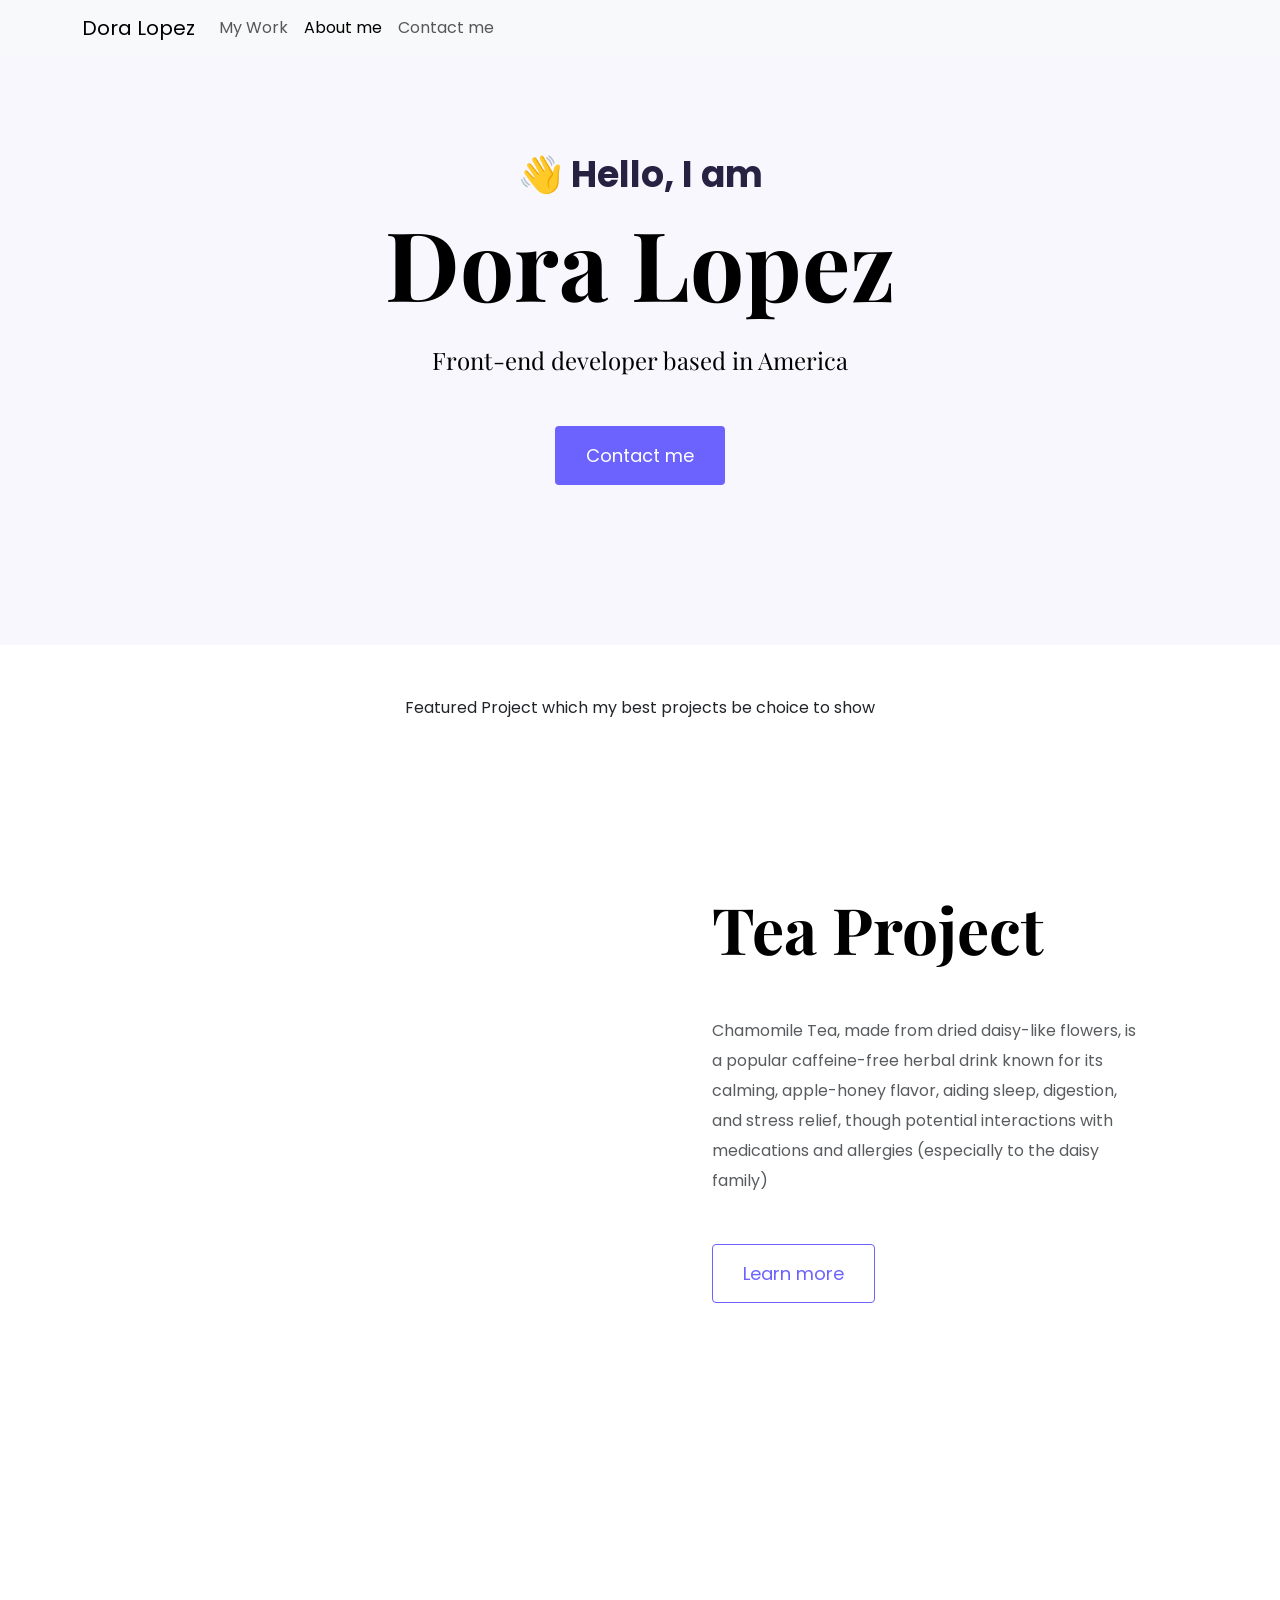
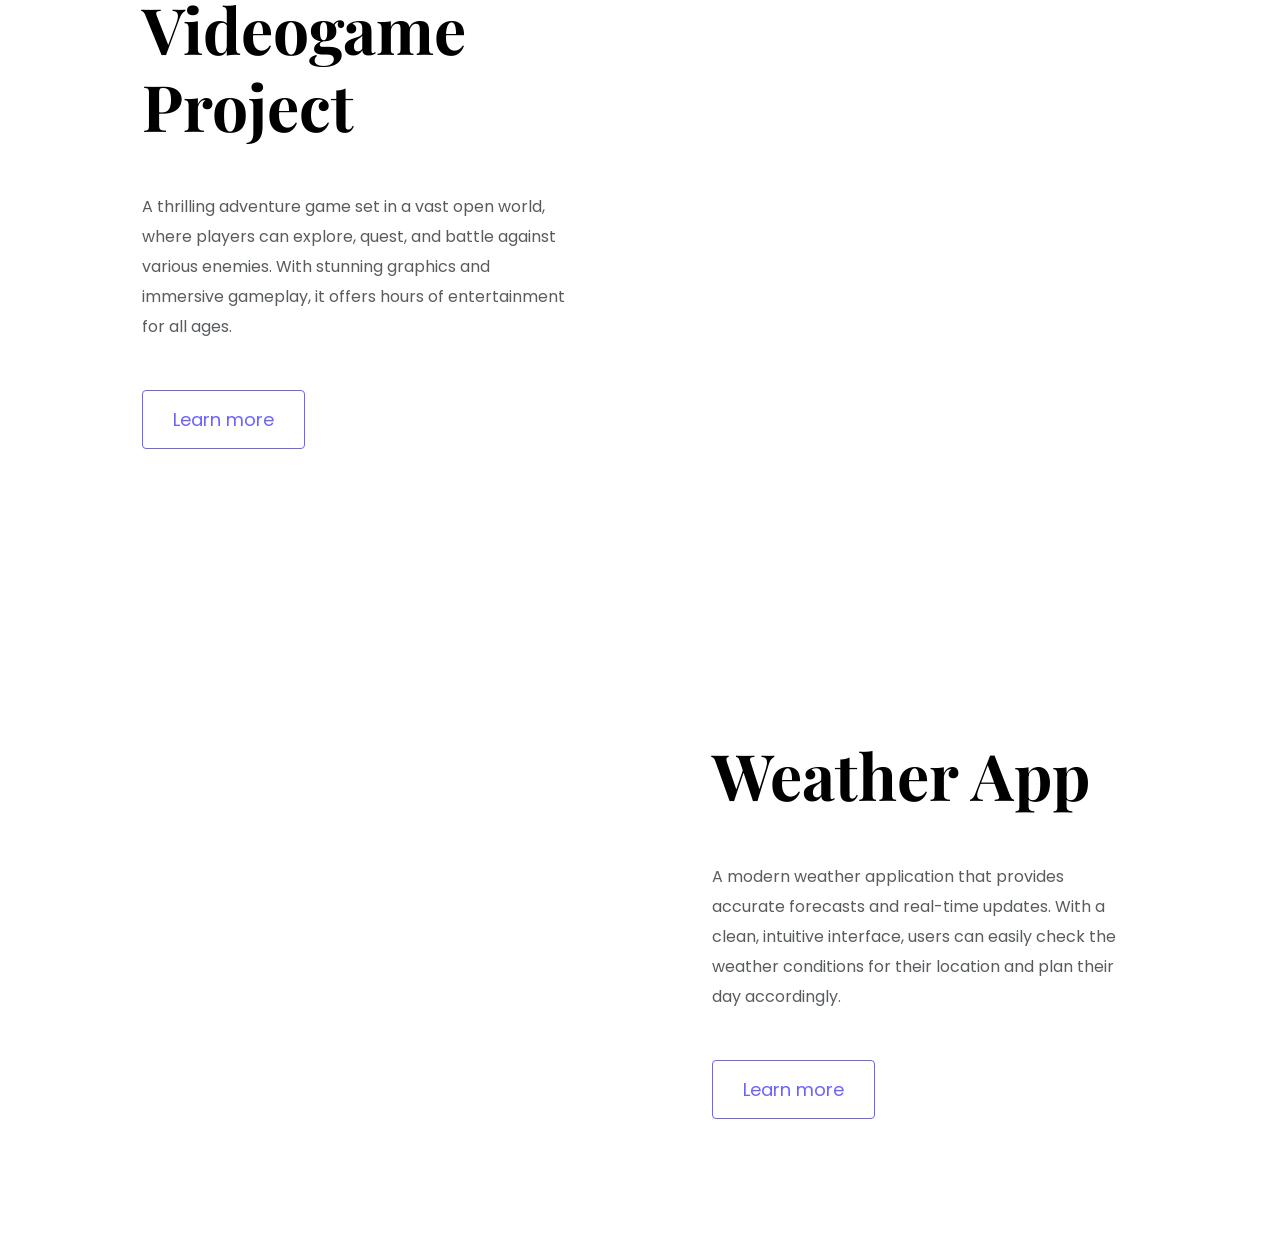
==== index.html @ f811f32b "update work.html" ====
<!doctype html>
<html lang="en">
  <head>
    <meta charset="UTF-8" />
    <meta http-equiv="X-UA-Compatible" content="IE=edge" />
    <meta name="viewport" content="width=device-width, initial-scale=1.0" />
    <title>Portfolio - Dora Lopez</title>

    <link
      href="https://cdn.jsdelivr.net/npm/bootstrap@5.0.0-beta2/dist/css/bootstrap.min.css"
      rel="stylesheet"
      integrity="sha384-BmbxuPwQa2lc/FVzBcNJ7UAyJxM6wuqIj61tLrc4wSX0szH/Ev+nYRRuWlolflfl"
      crossorigin="anonymous"
    />
    <link rel="preconnect" href="https://fonts.gstatic.com" />
    <link
      href="https://fonts.googleapis.com/css2?family=Playfair+Display:wght@700&family=Poppins:wght@500;700&display=swap"
      rel="stylesheet"
    />
    <link rel="stylesheet" href="src/styles.css" />

    <script
      src="https://cdn.jsdelivr.net/npm/bootstrap@5.0.0-beta2/dist/js/bootstrap.bundle.min.js"
      integrity="sha384-b5kHyXgcpbZJO/tY9Ul7kGkf1S0CWuKcCD38l8YkeH8z8QjE0GmW1gYU5S9FOnJ0"
      crossorigin="anonymous"
    ></script>
    <script
      src="https://kit.fontawesome.com/ddc3ee268a.js"
      crossorigin="anonymous"
    ></script>
  </head>
  <body>
    <nav class="navbar navbar-expand-lg navbar-light bg-light fixed-top">
      <div class="container">
        <a class="navbar-brand" href="index.html">Dora Lopez</a>
        <button
          class="navbar-toggler"
          type="button"
          data-bs-toggle="collapse"
          data-bs-target="#navbarNav"
          aria-controls="navbarNav"
          aria-expanded="false"
          aria-label="Toggle navigation"
        >
          <span class="navbar-toggler-icon"></span>
        </button>
        <div class="collapse navbar-collapse" id="navbarNav">
          <ul class="navbar-nav">
            <li class="nav-item">
              <a class="nav-link" aria-current="page" href="work.html"
                >My Work</a
              >
            </li>
            <li class="nav-item">
              <a class="nav-link active" href="about.html">About me</a>
            </li>
            <li class="nav-item">
              <a class="nav-link" href="index.html#contact">Contact me</a>
            </li>
          </ul>
        </div>
      </div>
    </nav>
    <div class="hero">
      <p>👋 Hello, I am</p>
      <h1>Dora Lopez</h1>
      <h2 class="mb-5">Front-end developer based in America</h2>
      <div>
        <a href="index.html#contact" class="btn btn-branding">Contact me</a>
      </div>
    </div>
    <p class="text-center m-5">
      Featured Project which my best projects be choice to show
    </p>
    <div class="container">
      <div class="row mb-5">
        <div class="col d-none d-lg-block">
          <img src="images/Tea.png" class="img-fluid" alt="" />
        </div>
        <div class="col">
          <div class="project-desciption">
            <h2 class="mb-5">Tea Project</h2>
            <p class="mb-5 text-muted">
              Chamomile Tea, made from dried daisy-like flowers, is a popular
              caffeine-free herbal drink known for its calming, apple-honey
              flavor, aiding sleep, digestion, and stress relief, though
              potential interactions with medications and allergies (especially
              to the daisy family)
            </p>
            <a href="index.html#contact" class="btn btn-branding-outline">
              Learn more
            </a>
          </div>
        </div>
      </div>
      <div class="row mb-5">
        <div class="col">
          <div class="project-desciption">
            <h2 class="mb-5">Videogame Project</h2>
            <p class="mb-5 text-muted">
              A thrilling adventure game set in a vast open world, where players
              can explore, quest, and battle against various enemies. With
              stunning graphics and immersive gameplay, it offers hours of
              entertainment for all ages.
            </p>
            <a href="" class="btn btn-branding-outline"> Learn more </a>
          </div>
        </div>
        <div class="col d-none d-lg-block">
          <img src="images/videogame.png" class="img-fluid" alt="" />
        </div>
      </div>
      <div class="row">
        <div class="col d-none d-lg-block">
          <img src="images/WeatherApp.png" class="img-fluid" alt="" />
        </div>
        <div class="col">
          <div class="project-desciption">
            <h2 class="mb-5">Weather App</h2>
            <p class="mb-5 text-muted">
              A modern weather application that provides accurate forecasts and
              real-time updates. With a clean, intuitive interface, users can
              easily check the weather conditions for their location and plan
              their day accordingly.
            </p>
            <a href="" class="btn btn-branding-outline"> Learn more </a>
          </div>
        </div>
      </div>
    </div>
  </body>
</html>
---- src/styles.css ----
:root {
  --branding-color: #6c63ff;
  --secondary-color: #f9f7fe;
  --heading-font-family: "Playfair Display", serif;
  --default-font-family: "Poppins", sans-serif;
}

body {
  font-family: var(--default-font-family);
}

h1,
h2,
h3,
h4,
h5,
h6 {
  color: black;
  font-family: var(--heading-font-family);
  font-weight: bold;
}

h1 {
  font-size: 96px;
  line-height: 1.5;
}

h2 {
  font-size: 64px;
}

p {
  font-weight: normal;
  font-size: 16px;
  line-height: 30px;
}

.hero {
  background: var(--secondary-color);
  text-align: center;
  padding: 160px 20px;
}

.hero p {
  font-size: 36px;
  font-weight: bold;
  margin: 0;
  color: #272142;
}

.hero h2 {
  font-family: var(--heading-font-family);
  font-weight: normal;
  line-height: 1.5;
  font-size: 24px;
}

.content-container {
  padding: 160px 20px;
}

.content-container h1 {
  font-size: 64px;
  line-height: 80px;
}

.content-container h2 {
  font-size: 18px;
  font-family: var(--default-font-family);
}

.content {
  margin: 30px;
}

.btn-branding {
  background: var(--branding-color);
  border-radius: 4px;
  color: white;
  font-size: 18px;
  line-height: 27px;
  padding: 15px 30px;
}

.btn-branding-outline {
  color: var(--branding-color);
  border: 1px solid var(--branding-color);
  border-radius: 4px;
  font-size: 18px;
  line-height: 27px;
  padding: 15px 30px;
}

.project-desciption {
  padding: 120px 60px;
}

@media (max-width: 900px) {
  h1 {
    font-size: 44px;
    line-height: 2;
  }

  h2 {
    font-size: 44px;
  }

  .hero {
    padding: 80px 20px;
  }

  .content-container {
    text-align: center;
    padding: 0;
  }

  .project-desciption {
    padding: 0;
    text-align: center;
  }
}
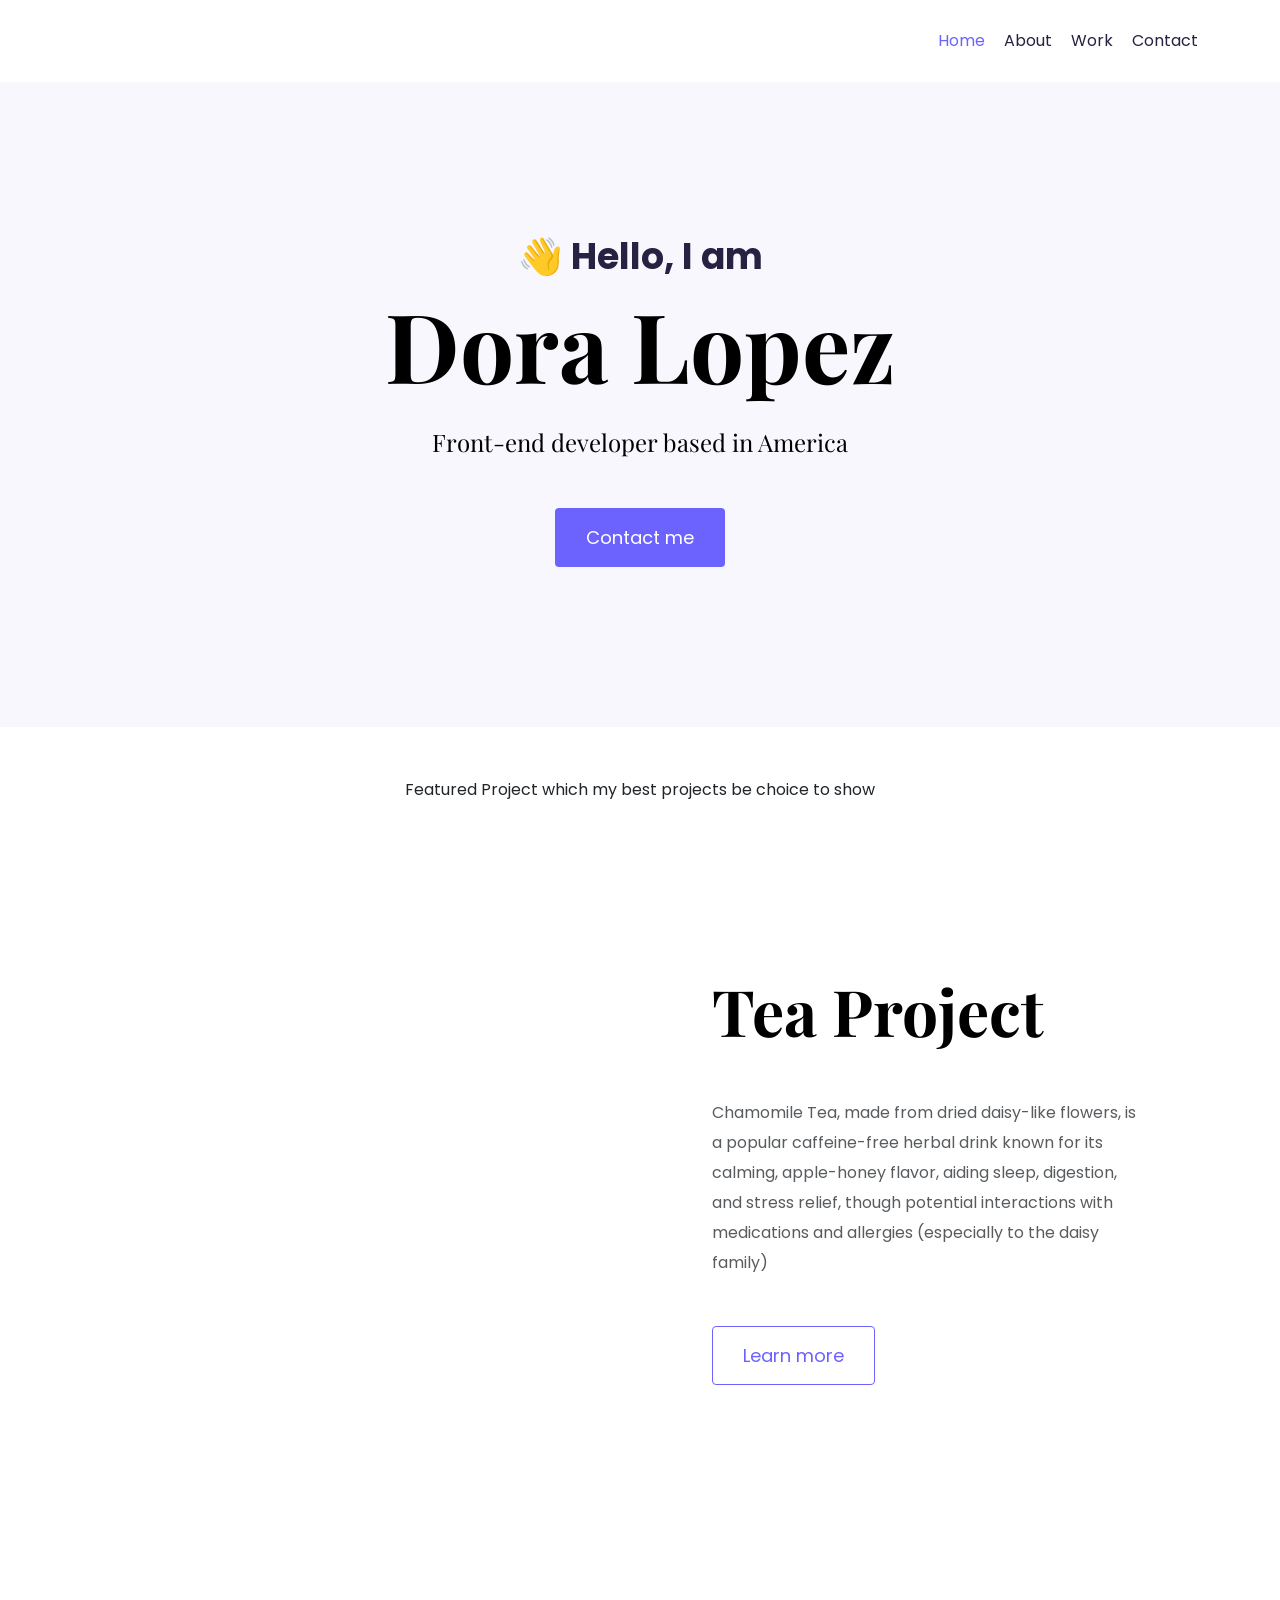
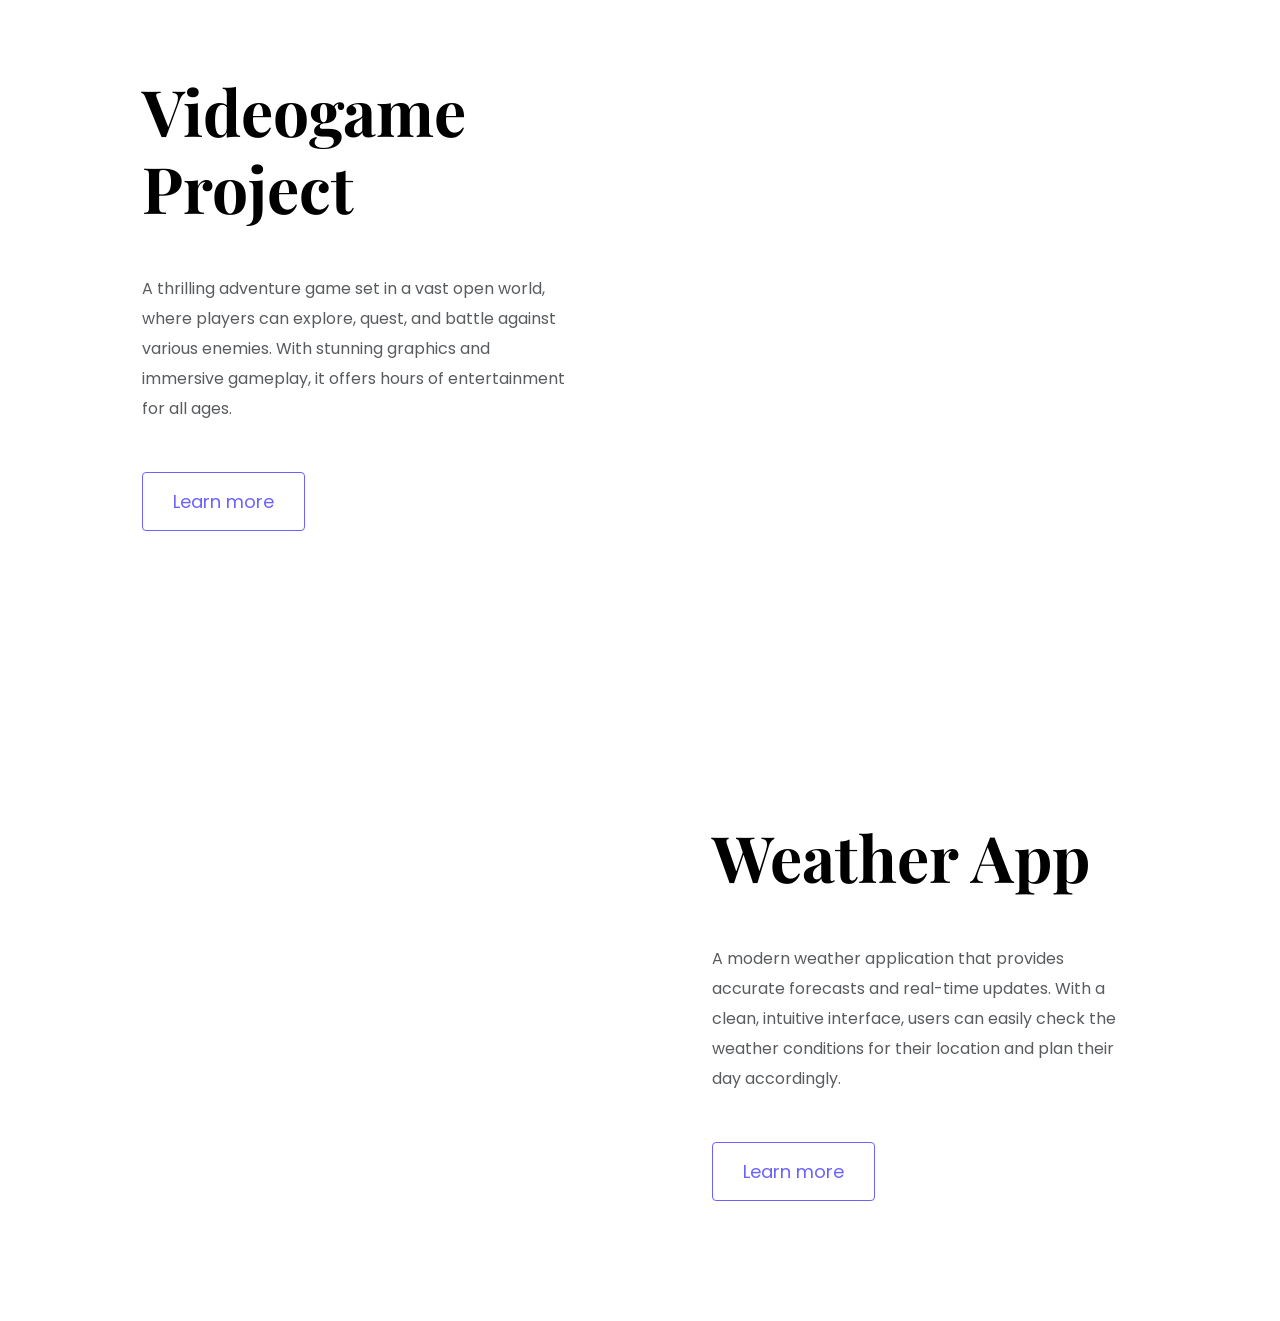
==== commit dadb0486: "header" ====
--- a/index.html
+++ b/index.html
@@ -30,37 +30,36 @@
     ></script>
   </head>
   <body>
-    <nav class="navbar navbar-expand-lg navbar-light bg-light fixed-top">
-      <div class="container">
-        <a class="navbar-brand" href="index.html">Dora Lopez</a>
-        <button
-          class="navbar-toggler"
-          type="button"
-          data-bs-toggle="collapse"
-          data-bs-target="#navbarNav"
-          aria-controls="navbarNav"
-          aria-expanded="false"
-          aria-label="Toggle navigation"
-        >
-          <span class="navbar-toggler-icon"></span>
-        </button>
-        <div class="collapse navbar-collapse" id="navbarNav">
-          <ul class="navbar-nav">
-            <li class="nav-item">
-              <a class="nav-link" aria-current="page" href="work.html"
-                >My Work</a
-              >
-            </li>
-            <li class="nav-item">
-              <a class="nav-link active" href="about.html">About me</a>
-            </li>
-            <li class="nav-item">
-              <a class="nav-link" href="index.html#contact">Contact me</a>
-            </li>
-          </ul>
-        </div>
-      </div>
-    </nav>
+    <div class="container">
+      <nav class="d-flex justify-content-between">
+        <a href="/">
+          <img
+            src="images/sheCodes.png"
+            class="logo d-none d-md-block"
+            alt=""
+          />
+          <img
+            src="images/logo-small.jpg"
+            class="logo d-block d-md-none"
+            alt=""
+          />
+        </a>
+        <ul>
+          <li class="active">
+            <a href="index.html"> Home</a>
+          </li>
+          <li>
+            <a href="about.html"> About</a>
+          </li>
+          <li>
+            <a href="work.html"> Work</a>
+          </li>
+          <li>
+            <a href="contact.html"> Contact</a>
+          </li>
+        </ul>
+      </nav>
+    </div>
     <div class="hero">
       <p>👋 Hello, I am</p>
       <h1>Dora Lopez</h1>
--- a/src/styles.css
+++ b/src/styles.css
@@ -59,14 +59,25 @@
   padding: 160px 20px;
 }
 
-.content-container h1 {
+.content h1 {
   font-size: 64px;
   line-height: 80px;
 }
 
-.content-container h2 {
+.content h2 {
   font-size: 18px;
   font-family: var(--default-font-family);
+}
+
+.content h3 {
+  font-size: 24px;
+  line-height: 1.5;
+
+  font-family: var(--default-font-family);
+}
+
+.content p {
+  font-size: 14px;
 }
 
 .content {
@@ -95,10 +106,41 @@
   padding: 120px 60px;
 }
 
+.logo {
+  max-height: 40px;
+}
+
+nav {
+  padding: 20px 0;
+}
+
+nav ul {
+  padding: 0;
+  margin: 0;
+}
+
+nav li {
+  display: inline;
+  list-style: none;
+  line-height: 42px;
+  margin-left: 15px;
+}
+
+nav a {
+  text-decoration: none;
+  color: #272142;
+  transition: all 100ms ease-in-out;
+}
+
+nav a:hover,
+nav li.active a {
+  color: var(--branding-color);
+}
+
 @media (max-width: 900px) {
   h1 {
     font-size: 44px;
-    line-height: 2;
+    line-height: 56px;
   }
 
   h2 {
@@ -109,7 +151,7 @@
     padding: 80px 20px;
   }
 
-  .content-container {
+  .content {
     text-align: center;
     padding: 0;
   }
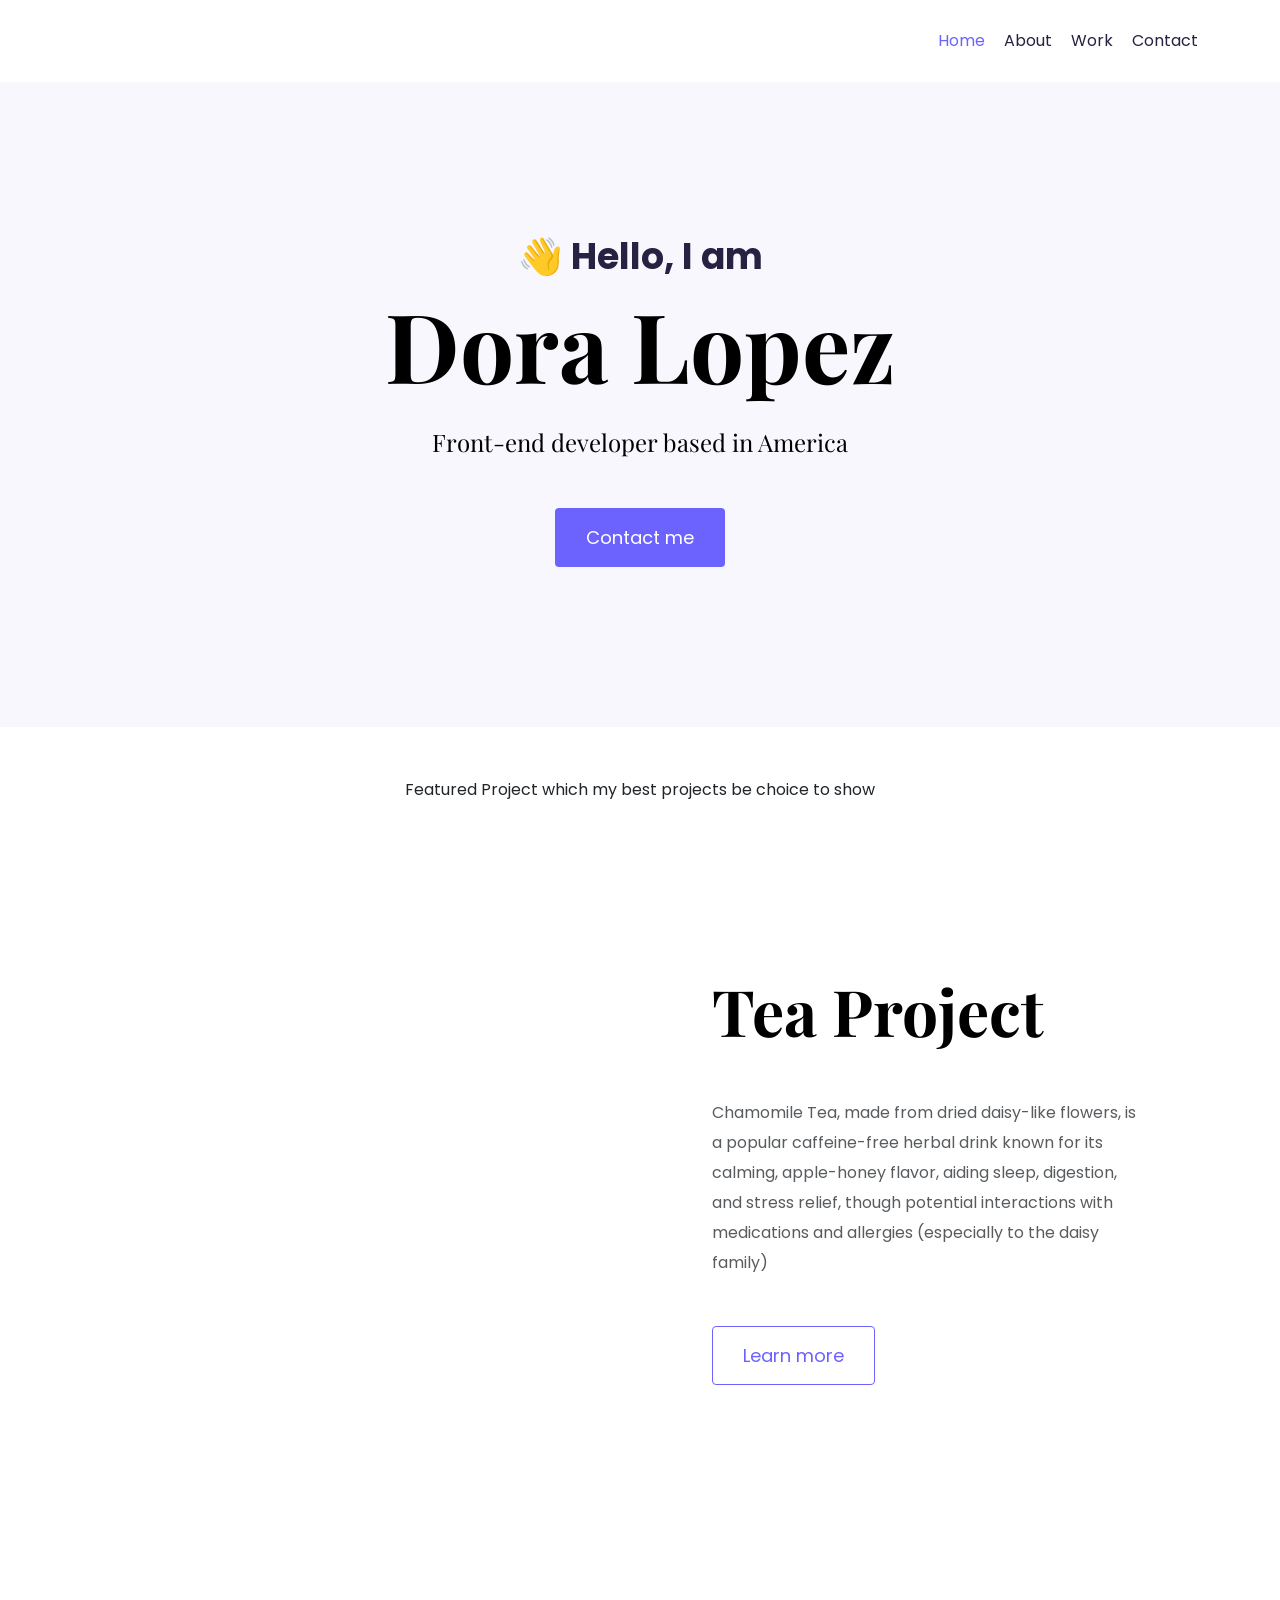
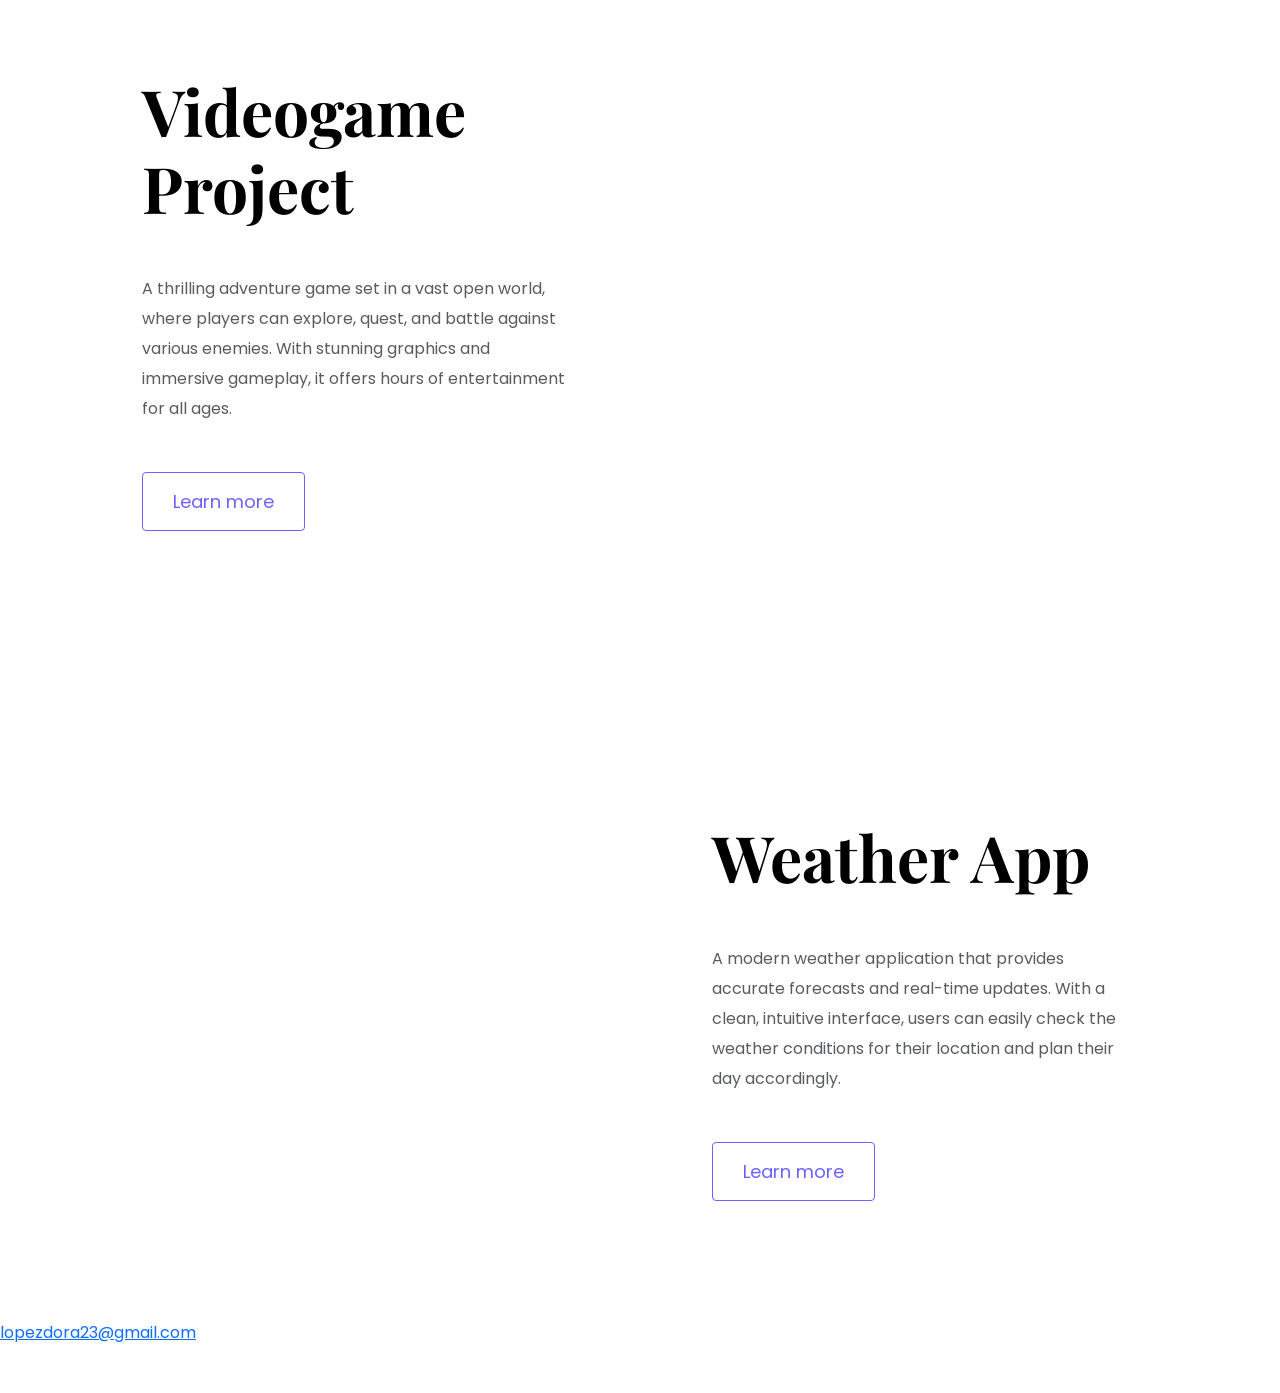
==== commit e4bba82c: "footer" ====
--- a/index.html
+++ b/index.html
@@ -127,5 +127,21 @@
         </div>
       </div>
     </div>
+    <footer>
+      <div class="contact-box justify-content-between mb-5 d-none d-md-flex">
+        <a href="mailto:dora.lopez@example.com" class="email-link">
+          lopezdora23@gmail.com
+        </a>
+      </div>
+      <div class="social-links d-flex justify-content-center">
+        <a
+          href="https://github.com/Exploradora139"
+          target="_blank"
+          class="social-link"
+        >
+          <i class="fab fa-github"></i>
+        </a>
+      </div>
+    </footer>
   </body>
 </html>
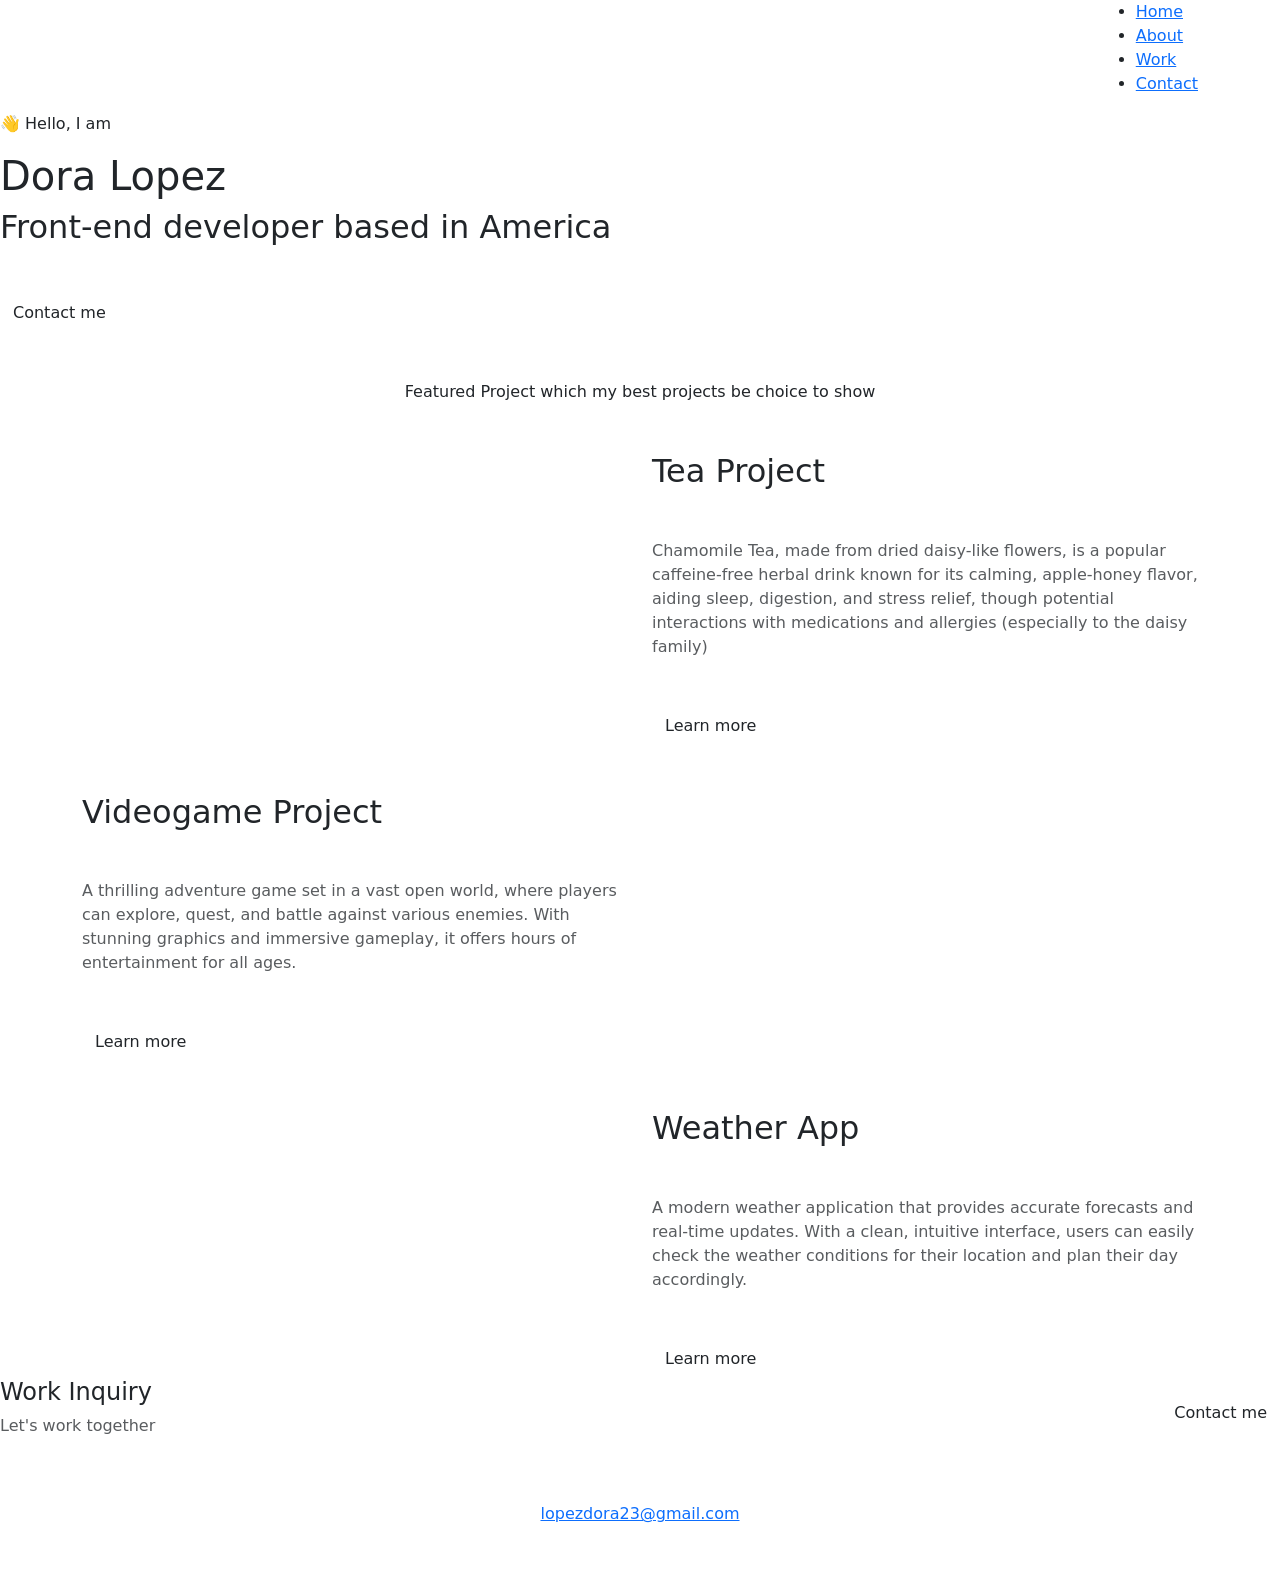
==== commit 77dd3d33: "footer update" ====
--- a/index.html
+++ b/index.html
@@ -129,17 +129,28 @@
     </div>
     <footer>
       <div class="contact-box justify-content-between mb-5 d-none d-md-flex">
+        <div>
+          <h4>Work Inquiry</h4>
+          <p class="text-muted">Let's work together</p>
+        </div>
+        <div>
+          <a href="" class="btn btn-branding mt-3"> Contact me </a>
+        </div>
+      </div>
+      <div class="d-flex justify-content-center mb-5">
         <a href="mailto:dora.lopez@example.com" class="email-link">
           lopezdora23@gmail.com
         </a>
       </div>
       <div class="social-links d-flex justify-content-center">
-        <a
-          href="https://github.com/Exploradora139"
-          target="_blank"
-          class="social-link"
-        >
+        <a href="https://www.github.com/exploradora139" target="_blank">
           <i class="fab fa-github"></i>
+        </a>
+        <a href="https://www.instagram.com/sant_iago9596" target="_blank">
+          <i class="fab fa-instagram"></i>
+        </a>
+        <a href="mailto:dora.lopez@example.com" target="_blank">
+          <i class="fab fa-google"></i>
         </a>
       </div>
     </footer>
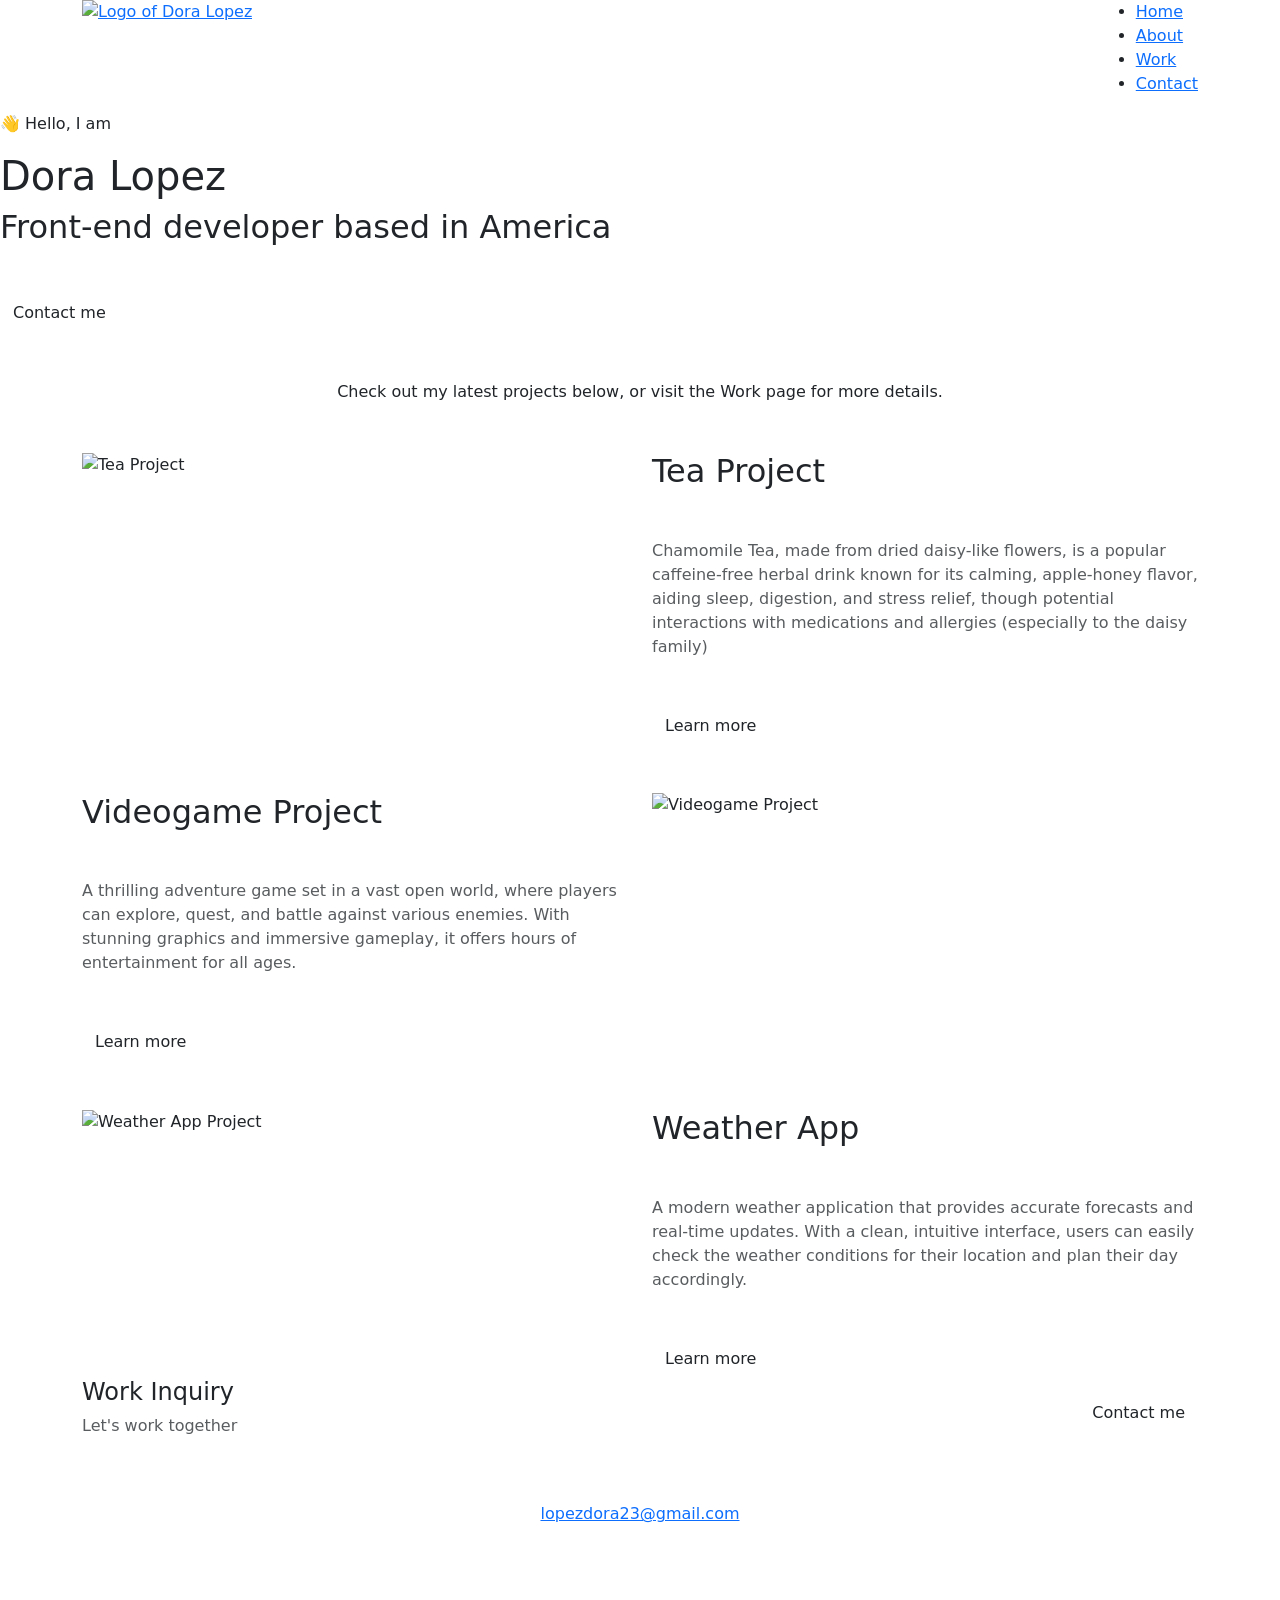
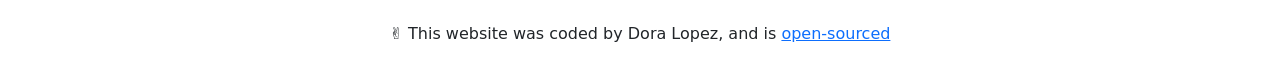
==== commit 888f5443: "changes all 4 html" ====
--- a/index.html
+++ b/index.html
@@ -4,6 +4,10 @@
     <meta charset="UTF-8" />
     <meta http-equiv="X-UA-Compatible" content="IE=edge" />
     <meta name="viewport" content="width=device-width, initial-scale=1.0" />
+    <meta
+      name="description"
+      content="Portfolio of Dora Lopez, a front-end developer based in America. Showcasing projects and contact information."
+    />
     <title>Portfolio - Dora Lopez</title>
 
     <link
@@ -32,30 +36,30 @@
   <body>
     <div class="container">
       <nav class="d-flex justify-content-between">
-        <a href="/">
+        <a href="/" class="logo-link" title="Homepage">
           <img
             src="images/sheCodes.png"
             class="logo d-none d-md-block"
-            alt=""
-          />
-          <img
-            src="images/logo-small.jpg"
+            alt="Logo of Dora Lopez"
+          />
+          <img
+            src="images/shecodes-logo.png"
             class="logo d-block d-md-none"
-            alt=""
+            alt="Logo of Dora Lopez"
           />
         </a>
         <ul>
           <li class="active">
-            <a href="index.html"> Home</a>
+            <a href="index.html" title="Homepage"> Home</a>
           </li>
           <li>
-            <a href="about.html"> About</a>
+            <a href="about.html" title="About Dora Lopez"> About</a>
           </li>
           <li>
-            <a href="work.html"> Work</a>
+            <a href="work.html" title="Dora's Work"> Work</a>
           </li>
           <li>
-            <a href="contact.html"> Contact</a>
+            <a href="contact.html" title="Contact Dora Lopez"> Contact</a>
           </li>
         </ul>
       </nav>
@@ -65,16 +69,23 @@
       <h1>Dora Lopez</h1>
       <h2 class="mb-5">Front-end developer based in America</h2>
       <div>
-        <a href="index.html#contact" class="btn btn-branding">Contact me</a>
+        <a
+          href="contact.html"
+          class="btn btn-branding"
+          title="Contact Dora Lopez"
+        >
+          Contact me
+        </a>
       </div>
     </div>
     <p class="text-center m-5">
-      Featured Project which my best projects be choice to show
+      Check out my latest projects below, or visit the Work page for more
+      details.
     </p>
     <div class="container">
       <div class="row mb-5">
         <div class="col d-none d-lg-block">
-          <img src="images/Tea.png" class="img-fluid" alt="" />
+          <img src="images/Tea.png" class="img-fluid" alt="Tea Project" />
         </div>
         <div class="col">
           <div class="project-desciption">
@@ -86,7 +97,7 @@
               potential interactions with medications and allergies (especially
               to the daisy family)
             </p>
-            <a href="index.html#contact" class="btn btn-branding-outline">
+            <a href="work.html#tea" class="btn btn-branding-outline">
               Learn more
             </a>
           </div>
@@ -102,16 +113,26 @@
               stunning graphics and immersive gameplay, it offers hours of
               entertainment for all ages.
             </p>
-            <a href="" class="btn btn-branding-outline"> Learn more </a>
+            <a href="work.html#videogame" class="btn btn-branding-outline">
+              Learn more
+            </a>
           </div>
         </div>
         <div class="col d-none d-lg-block">
-          <img src="images/videogame.png" class="img-fluid" alt="" />
+          <img
+            src="images/videogame.png"
+            class="img-fluid"
+            alt="Videogame Project"
+          />
         </div>
       </div>
       <div class="row">
         <div class="col d-none d-lg-block">
-          <img src="images/WeatherApp.png" class="img-fluid" alt="" />
+          <img
+            src="images/WeatherApp.png"
+            class="img-fluid"
+            alt="Weather App Project "
+          />
         </div>
         <div class="col">
           <div class="project-desciption">
@@ -122,37 +143,70 @@
               easily check the weather conditions for their location and plan
               their day accordingly.
             </p>
-            <a href="" class="btn btn-branding-outline"> Learn more </a>
+            <a href="work.html#weather" class="btn btn-branding-outline">
+              Learn more
+            </a>
           </div>
         </div>
       </div>
     </div>
-    <footer>
+    <footer class="container">
       <div class="contact-box justify-content-between mb-5 d-none d-md-flex">
         <div>
           <h4>Work Inquiry</h4>
           <p class="text-muted">Let's work together</p>
         </div>
         <div>
-          <a href="" class="btn btn-branding mt-3"> Contact me </a>
+          <a
+            href="contact.html"
+            class="btn btn-branding mt-3"
+            title="Contact Dora Lopez"
+          >
+            Contact me
+          </a>
         </div>
       </div>
       <div class="d-flex justify-content-center mb-5">
-        <a href="mailto:dora.lopez@example.com" class="email-link">
+        <a
+          href="mailto:dora.lopez@example.com"
+          class="email-link"
+          title="Email Dora Lopez"
+        >
           lopezdora23@gmail.com
         </a>
       </div>
       <div class="social-links d-flex justify-content-center">
-        <a href="https://www.github.com/exploradora139" target="_blank">
+        <a
+          href="https://www.github.com/exploradora139"
+          target="_blank"
+          title="Dora Lopez on GitHub"
+        >
           <i class="fab fa-github"></i>
         </a>
-        <a href="https://www.instagram.com/sant_iago9596" target="_blank">
+        <a
+          href="https://www.instagram.com/sant_iago9596"
+          target="_blank"
+          title="Dora Lopez on Instagram"
+        >
           <i class="fab fa-instagram"></i>
         </a>
-        <a href="mailto:dora.lopez@example.com" target="_blank">
+        <a
+          href="mailto:dora.lopez@example.com"
+          target="_blank"
+          title="Email Dora Lopez "
+        >
           <i class="fab fa-google"></i>
         </a>
       </div>
+      <p class="text-center mt-5">
+        ✌️ This website was coded by Dora Lopez, and is
+        <a
+          href="https://github.com/Exploradora139/Profolio_Dora_Lopez"
+          target="_blank"
+        >
+          open-sourced
+        </a>
+      </p>
     </footer>
   </body>
 </html>
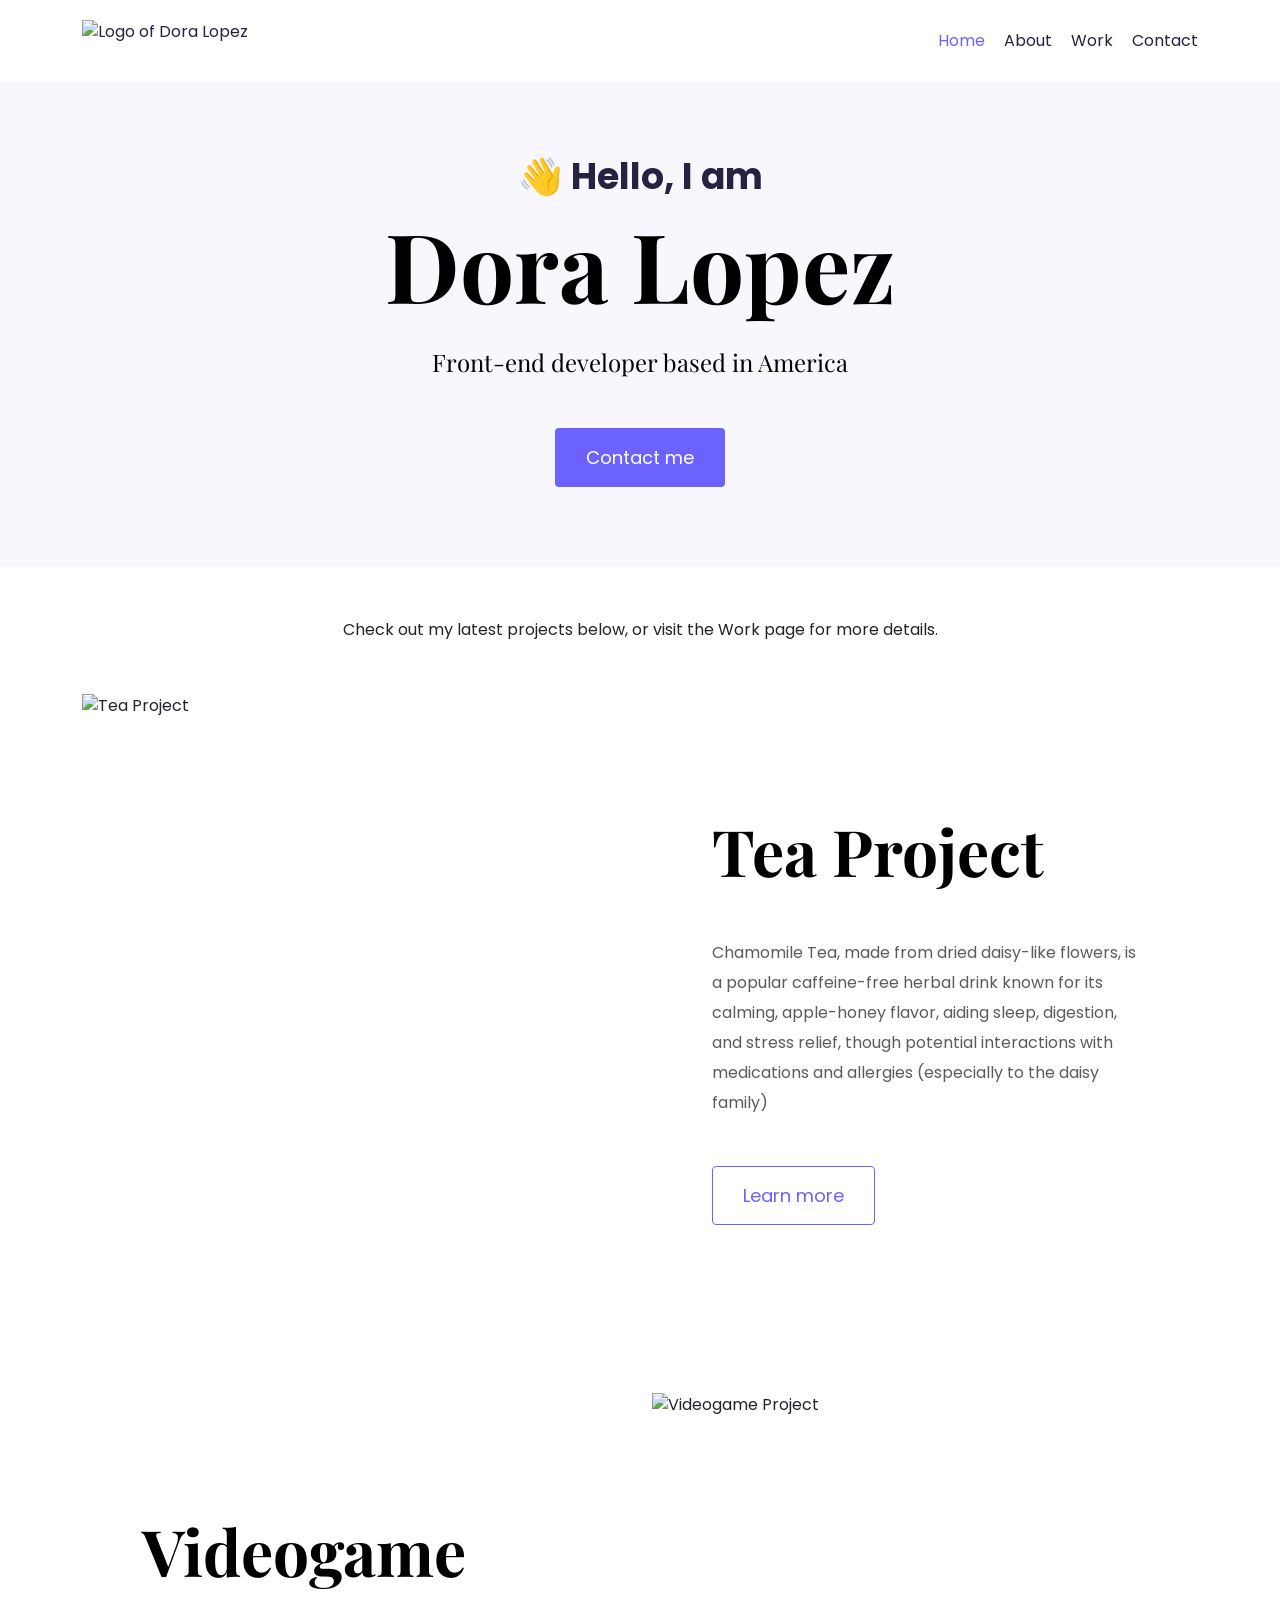
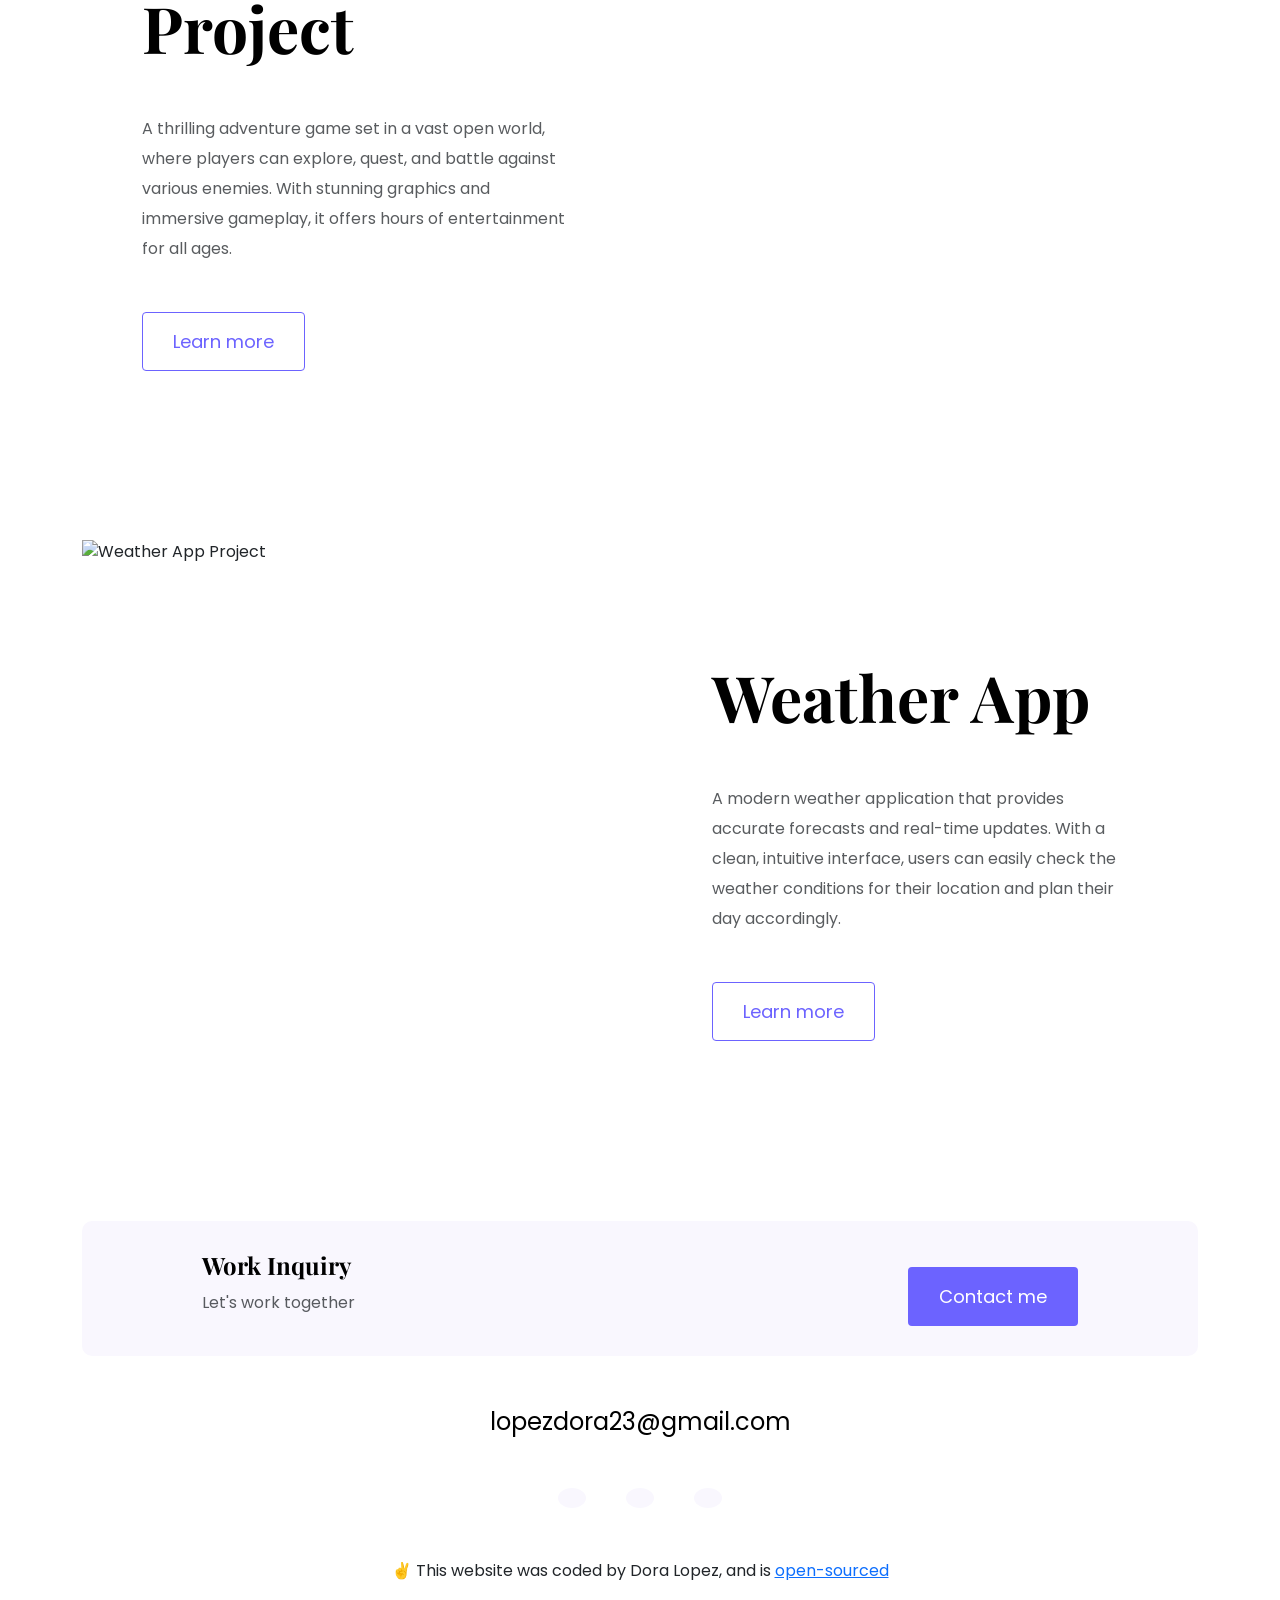
==== commit 8f0bcf3a: "final touch" ====
--- a/index.html
+++ b/index.html
@@ -38,12 +38,12 @@
       <nav class="d-flex justify-content-between">
         <a href="/" class="logo-link" title="Homepage">
           <img
-            src="images/sheCodes.png"
+            src="images/shecodes-logo.png"
             class="logo d-none d-md-block"
             alt="Logo of Dora Lopez"
           />
           <img
-            src="images/shecodes-logo.png"
+            src="images/sheCodes.png"
             class="logo d-block d-md-none"
             alt="Logo of Dora Lopez"
           />
--- a/src/styles.css
+++ b/src/styles.css
@@ -0,0 +1,206 @@
+:root {
+  --branding-color: #6c63ff;
+  --secondary-color: #f9f7fe;
+  --heading-font-family: "Playfair Display", serif;
+  --default-font-family: "Poppins", sans-serif;
+}
+
+body {
+  font-family: var(--default-font-family);
+}
+
+h1,
+h2,
+h3,
+h4,
+h5,
+h6 {
+  color: black;
+  font-family: var(--heading-font-family);
+  font-weight: bold;
+}
+
+h1 {
+  font-size: 96px;
+  line-height: 1.5;
+}
+
+h2 {
+  font-size: 64px;
+}
+
+h3 {
+  font-size: 48px;
+}
+
+p {
+  font-weight: normal;
+  font-size: 16px;
+  line-height: 30px;
+}
+
+.hero {
+  background: var(--secondary-color);
+  text-align: center;
+  padding: 80px 20px;
+}
+
+.hero p {
+  font-size: 36px;
+  font-weight: bold;
+  margin: 0;
+  color: #272142;
+}
+
+.hero h2 {
+  font-family: var(--heading-font-family);
+  font-weight: normal;
+  line-height: 1.5;
+  font-size: 24px;
+}
+
+.content-container {
+  padding: 60px 20px;
+}
+
+.content h1 {
+  font-size: 64px;
+  line-height: 80px;
+}
+
+.content h2 {
+  font-size: 18px;
+  font-family: var(--default-font-family);
+}
+
+.content h3 {
+  font-size: 24px;
+  line-height: 1.5;
+
+  font-family: var(--default-font-family);
+}
+
+.content p {
+  font-size: 14px;
+}
+
+.content {
+  margin: 30px;
+}
+
+.btn-branding {
+  background: var(--branding-color);
+  border-radius: 4px;
+  color: white;
+  font-size: 18px;
+  line-height: 27px;
+  padding: 15px 30px;
+}
+
+.btn-branding-outline {
+  color: var(--branding-color);
+  border: 1px solid var(--branding-color);
+  border-radius: 4px;
+  font-size: 18px;
+  line-height: 27px;
+  padding: 15px 30px;
+}
+
+.project-desciption {
+  padding: 120px 60px;
+}
+
+.logo {
+  max-height: 40px;
+}
+
+nav {
+  padding: 20px 0;
+}
+
+nav ul {
+  padding: 0;
+  margin: 0;
+}
+
+nav li {
+  display: inline;
+  list-style: none;
+  line-height: 42px;
+  margin-left: 15px;
+}
+
+nav a {
+  text-decoration: none;
+  color: #272142;
+  transition: all 100ms ease-in-out;
+}
+
+nav a:hover,
+nav li.active a {
+  color: var(--branding-color);
+}
+
+footer {
+  margin: 60px 0;
+}
+
+footer .contact-box {
+  background: var(--secondary-color);
+  padding: 30px 120px;
+  border-radius: 10px;
+}
+
+footer .contact-box p {
+  margin: 0;
+}
+
+footer .email-link {
+  text-decoration: none;
+  color: black;
+  font-size: 24px;
+}
+
+footer .email-link:hover {
+  color: var(--branding-color);
+}
+
+footer .social-links a {
+  margin: 0 20px;
+  color: var(--branding-color);
+  background: var(--secondary-color);
+  padding: 10px 14px;
+  border-radius: 50%;
+  font-size: 18px;
+  transition: all 100ms ease-in-out;
+}
+
+footer .social-links a:hover {
+  color: white;
+  background: var(--branding-color);
+}
+
+@media (max-width: 900px) {
+  h1 {
+    font-size: 44px;
+    line-height: 1.5;
+  }
+
+  h2 {
+    font-size: 44px;
+  }
+
+  h3 {
+    font-size: 26px;
+  }
+
+  .content {
+    text-align: center;
+    padding: 0;
+  }
+
+  .project-desciption {
+    padding: 0;
+    text-align: center;
+  }
+}
